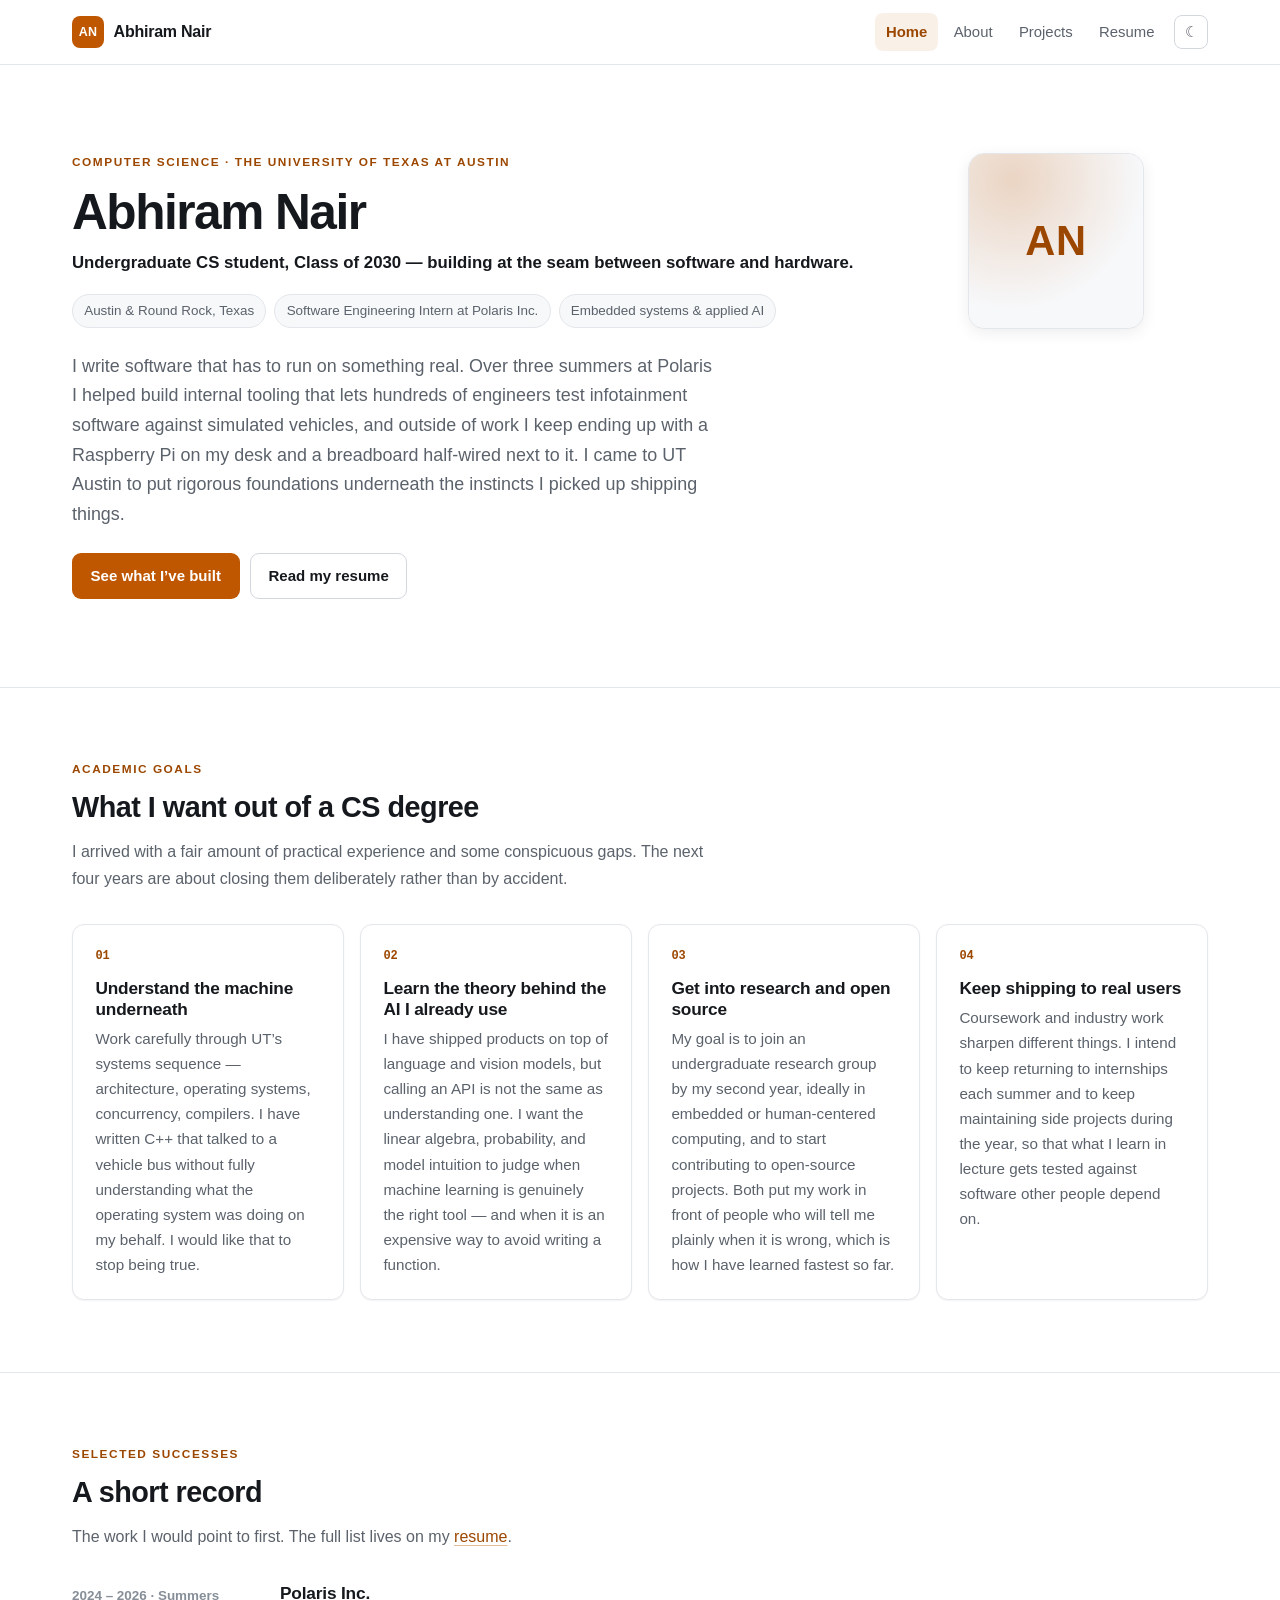
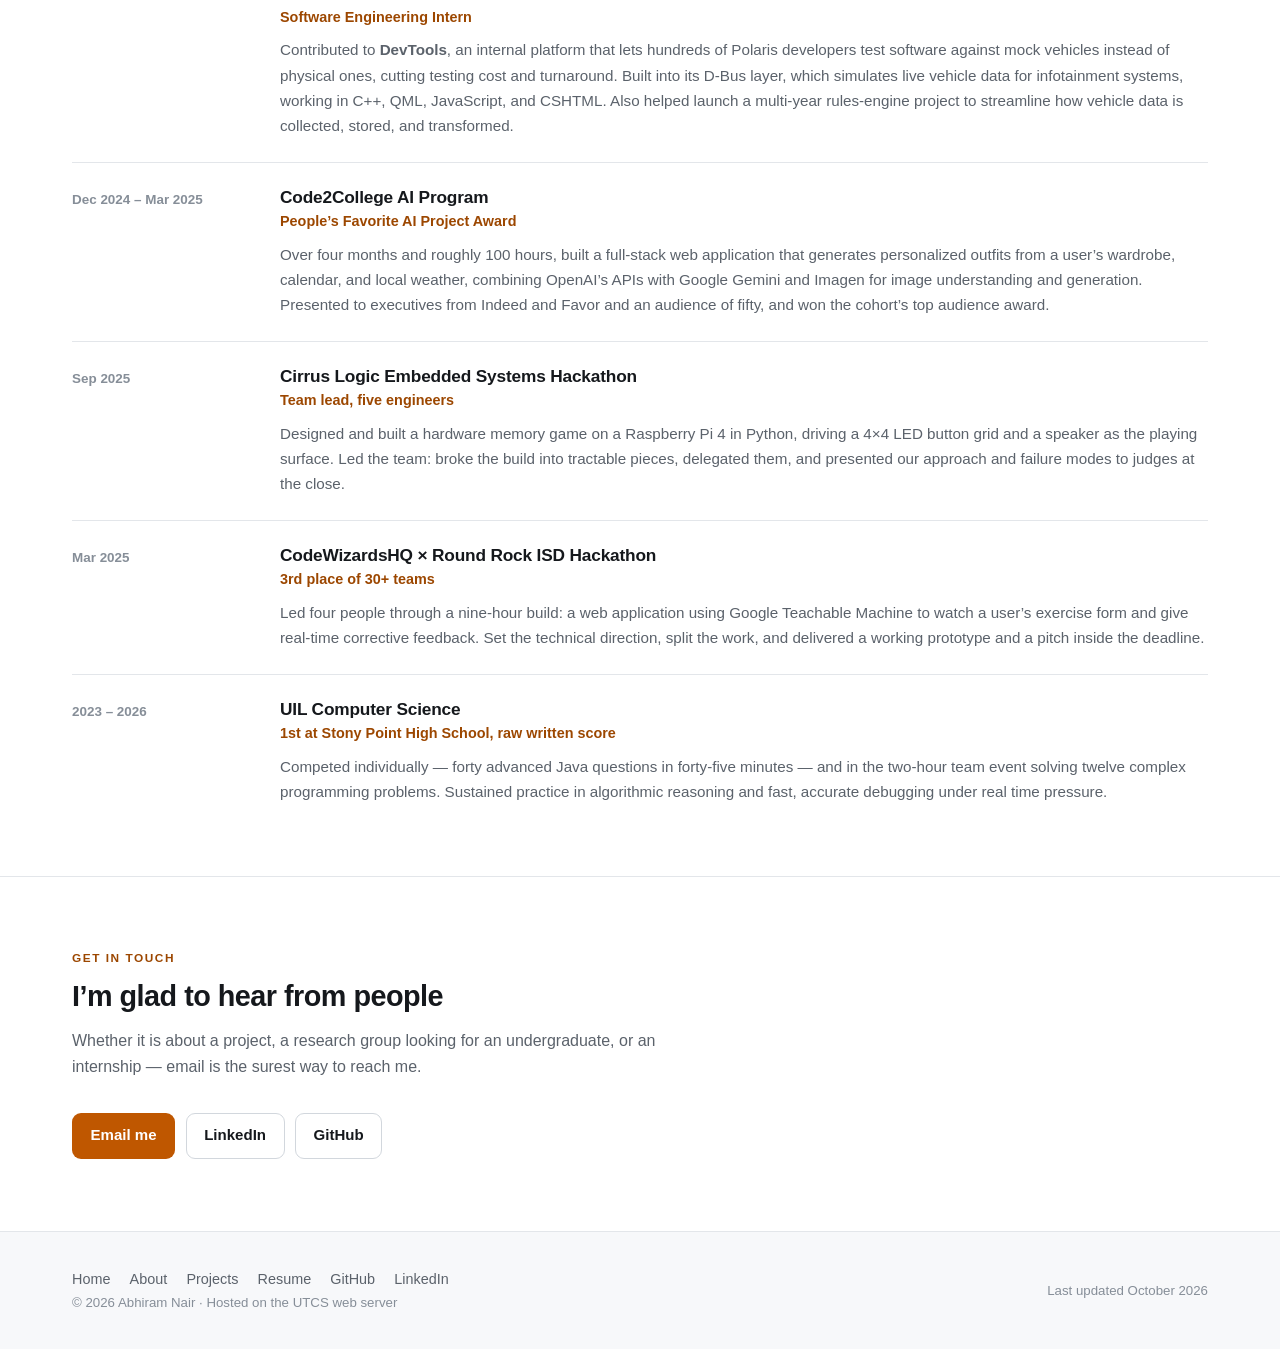
==== site/index.html @ 7c1eec52 "Add personal website for UTCS hosting Four-page static site to be served from /u/abhiram/public_html" ====
<!DOCTYPE html>
<html lang="en" >
<head>
<meta charset="utf-8">
<meta name="viewport" content="width=device-width, initial-scale=1">
<title>Abhiram Nair &mdash; Computer Science at UT Austin</title>
<meta name="description" content="Abhiram Nair is a Computer Science student at The University of Texas at Austin, Class of 2030, with experience in embedded systems, software engineering, and applied AI.">
<meta name="author" content="Abhiram Nair">
<link rel="stylesheet" href="style.css">
<link rel="icon" href="data:image/svg+xml,<svg xmlns='http://www.w3.org/2000/svg' viewBox='0 0 32 32'><rect width='32' height='32' rx='7' fill='%23bf5700'/><text x='16' y='22' font-family='Helvetica,Arial,sans-serif' font-size='15' font-weight='bold' fill='white' text-anchor='middle'>AN</text></svg>">
</head>
<body>
<a class="skip-link" href="#main">Skip to main content</a>

<header class="site-header">
  <div class="wrap">
    <a class="brand" href="index.html">
      <span class="brand-mark" aria-hidden="true">AN</span>
      <span>Abhiram Nair</span>
    </a>
    <nav class="nav" aria-label="Primary">
      <a href="index.html" aria-current="page">Home</a>
      <a href="about.html">About</a>
      <a href="projects.html">Projects</a>
      <a href="resume.html">Resume</a>
      <button class="theme-toggle" type="button" hidden aria-label="Switch theme"></button>
    </nav>
  </div>
</header>

<main id="main">

  <section class="hero">
    <div class="wrap">
      <div class="hero-grid">
        <div>
          <span class="eyebrow">Computer Science &middot; The University of Texas at Austin</span>
          <h1>Abhiram Nair</h1>
          <p class="hero-sub">Undergraduate CS student, Class of 2030 &mdash; building at the seam between software and hardware.</p>
          <ul class="facts">
            <li>Austin &amp; Round Rock, Texas</li>
            <li>Software Engineering Intern at Polaris Inc.</li>
            <li>Embedded systems &amp; applied AI</li>
          </ul>
          <p class="lead">
            I write software that has to run on something real. Over three summers at Polaris
            I helped build internal tooling that lets hundreds of engineers test infotainment
            software against simulated vehicles, and outside of work I keep ending up with a
            Raspberry Pi on my desk and a breadboard half-wired next to it. I came to UT Austin
            to put rigorous foundations underneath the instincts I picked up shipping things.
          </p>
          <div class="actions">
            <a class="btn btn-primary" href="projects.html">See what I&rsquo;ve built</a>
            <a class="btn btn-ghost" href="resume.html">Read my resume</a>
          </div>
        </div>

        <!-- Portrait slot. To add a photo, drop portrait.jpg in this directory and
             replace the div below with:
             <img class="portrait" src="portrait.jpg" alt="Portrait of Abhiram Nair" width="176" height="176"> -->
        <div class="portrait-frame">
          <div class="portrait-fallback" aria-hidden="true">AN</div>
        </div>
      </div>
    </div>
  </section>

  <section id="goals">
    <div class="wrap">
      <div class="section-head">
        <span class="eyebrow">Academic goals</span>
        <h2>What I want out of a CS degree</h2>
        <p>
          I arrived with a fair amount of practical experience and some conspicuous gaps.
          The next four years are about closing them deliberately rather than by accident.
        </p>
      </div>
      <div class="grid">
        <article class="card">
          <span class="card-num">01</span>
          <h3>Understand the machine underneath</h3>
          <p>
            Work carefully through UT&rsquo;s systems sequence &mdash; architecture, operating
            systems, concurrency, compilers. I have written C++ that talked to a vehicle bus
            without fully understanding what the operating system was doing on my behalf.
            I would like that to stop being true.
          </p>
        </article>
        <article class="card">
          <span class="card-num">02</span>
          <h3>Learn the theory behind the AI I already use</h3>
          <p>
            I have shipped products on top of language and vision models, but calling an API
            is not the same as understanding one. I want the linear algebra, probability, and
            model intuition to judge when machine learning is genuinely the right tool &mdash;
            and when it is an expensive way to avoid writing a function.
          </p>
        </article>
        <article class="card">
          <span class="card-num">03</span>
          <h3>Get into research and open source</h3>
          <p>
            My goal is to join an undergraduate research group by my second year, ideally in
            embedded or human-centered computing, and to start contributing to open-source
            projects. Both put my work in front of people who will tell me plainly when it
            is wrong, which is how I have learned fastest so far.
          </p>
        </article>
        <article class="card">
          <span class="card-num">04</span>
          <h3>Keep shipping to real users</h3>
          <p>
            Coursework and industry work sharpen different things. I intend to keep returning
            to internships each summer and to keep maintaining side projects during the year,
            so that what I learn in lecture gets tested against software other people depend on.
          </p>
        </article>
      </div>
    </div>
  </section>

  <section id="highlights">
    <div class="wrap">
      <div class="section-head">
        <span class="eyebrow">Selected successes</span>
        <h2>A short record</h2>
        <p>The work I would point to first. The full list lives on my <a href="resume.html">resume</a>.</p>
      </div>

      <div class="entries">
        <article class="entry">
          <div class="entry-when">2024 &ndash; 2026 &middot; Summers</div>
          <div class="entry-body">
            <h3>Polaris Inc.</h3>
            <span class="entry-role">Software Engineering Intern</span>
            <p>
              Contributed to <strong>DevTools</strong>, an internal platform that lets hundreds of
              Polaris developers test software against mock vehicles instead of physical ones,
              cutting testing cost and turnaround. Built into its D-Bus layer, which simulates
              live vehicle data for infotainment systems, working in C++, QML, JavaScript, and
              CSHTML. Also helped launch a multi-year rules-engine project to streamline how
              vehicle data is collected, stored, and transformed.
            </p>
          </div>
        </article>

        <article class="entry">
          <div class="entry-when">Dec 2024 &ndash; Mar 2025</div>
          <div class="entry-body">
            <h3>Code2College AI Program</h3>
            <span class="entry-role">People&rsquo;s Favorite AI Project Award</span>
            <p>
              Over four months and roughly 100 hours, built a full-stack web application that
              generates personalized outfits from a user&rsquo;s wardrobe, calendar, and local
              weather, combining OpenAI&rsquo;s APIs with Google Gemini and Imagen for image
              understanding and generation. Presented to executives from Indeed and Favor and
              an audience of fifty, and won the cohort&rsquo;s top audience award.
            </p>
          </div>
        </article>

        <article class="entry">
          <div class="entry-when">Sep 2025</div>
          <div class="entry-body">
            <h3>Cirrus Logic Embedded Systems Hackathon</h3>
            <span class="entry-role">Team lead, five engineers</span>
            <p>
              Designed and built a hardware memory game on a Raspberry Pi 4 in Python, driving a
              4&times;4 LED button grid and a speaker as the playing surface. Led the team: broke
              the build into tractable pieces, delegated them, and presented our approach and
              failure modes to judges at the close.
            </p>
          </div>
        </article>

        <article class="entry">
          <div class="entry-when">Mar 2025</div>
          <div class="entry-body">
            <h3>CodeWizardsHQ &times; Round Rock ISD Hackathon</h3>
            <span class="entry-role">3rd place of 30+ teams</span>
            <p>
              Led four people through a nine-hour build: a web application using Google Teachable
              Machine to watch a user&rsquo;s exercise form and give real-time corrective feedback.
              Set the technical direction, split the work, and delivered a working prototype and
              a pitch inside the deadline.
            </p>
          </div>
        </article>

        <article class="entry">
          <div class="entry-when">2023 &ndash; 2026</div>
          <div class="entry-body">
            <h3>UIL Computer Science</h3>
            <span class="entry-role">1st at Stony Point High School, raw written score</span>
            <p>
              Competed individually &mdash; forty advanced Java questions in forty-five minutes &mdash;
              and in the two-hour team event solving twelve complex programming problems.
              Sustained practice in algorithmic reasoning and fast, accurate debugging under
              real time pressure.
            </p>
          </div>
        </article>
      </div>
    </div>
  </section>

  <section id="contact">
    <div class="wrap">
      <div class="section-head">
        <span class="eyebrow">Get in touch</span>
        <h2>I&rsquo;m glad to hear from people</h2>
        <p>
          Whether it is about a project, a research group looking for an undergraduate, or an
          internship &mdash; email is the surest way to reach me.
        </p>
      </div>
      <div class="actions">
        <span class="email-slot" data-email-user="nairabhiram48" data-email-domain="gmail.com" data-email-label="Email me" data-email-class="btn btn-primary">nairabhiram48 [at] gmail [dot] com</span>
        <a class="btn btn-ghost" href="https://www.linkedin.com/in/abhiram-nair-656b05310/" rel="me noopener">LinkedIn</a>
        <a class="btn btn-ghost" href="https://github.com/AbhiramNair48" rel="me noopener">GitHub</a>
      </div>
    </div>
  </section>

</main>

<footer class="site-footer">
  <div class="wrap">
    <div>
      <div class="footer-links">
        <a href="index.html">Home</a>
        <a href="about.html">About</a>
        <a href="projects.html">Projects</a>
        <a href="resume.html">Resume</a>
        <a href="https://github.com/AbhiramNair48" rel="me noopener">GitHub</a>
        <a href="https://www.linkedin.com/in/abhiram-nair-656b05310/" rel="me noopener">LinkedIn</a>
      </div>
      <p class="footer-note">&copy; 2026 Abhiram Nair &middot; Hosted on the UTCS web server</p>
    </div>
    <p class="footer-note">Last updated October 2026</p>
  </div>
</footer>

<script src="main.js"></script>
</body>
</html>
---- site/style.css ----
/* ==========================================================================
   Abhiram Nair - personal site
   Single shared stylesheet. No external dependencies, no web fonts:
   everything is served from public_html so the page works on a cold cache.
   ========================================================================== */

/* --- Design tokens ------------------------------------------------------ */
:root {
  --bg:          #ffffff;
  --surface:     #f7f8fa;
  --surface-2:   #ffffff;
  --text:        #15181c;
  --muted:       #5b626b;
  --faint:       #868e98;
  --accent:      #bf5700;          /* UT Austin burnt orange */
  --accent-text: #9c4700;
  --accent-soft: rgba(191, 87, 0, 0.09);
  --border:      #e3e6ea;
  --border-firm: #d2d7dd;
  --shadow-sm:   0 1px 2px rgba(16, 20, 26, 0.05);
  --shadow-md:   0 4px 16px rgba(16, 20, 26, 0.07);

  --maxw:   74rem;
  --readw:  40rem;
  --radius: 12px;
  --gutter: 1.5rem;

  --sans: -apple-system, BlinkMacSystemFont, "Segoe UI", Roboto, "Helvetica Neue",
          Arial, "Noto Sans", sans-serif;
  --mono: ui-monospace, SFMono-Regular, "SF Mono", Menlo, Consolas,
          "Liberation Mono", monospace;
}

/* Dark theme: follow the OS unless the visitor has picked a theme by hand. */
@media (prefers-color-scheme: dark) {
  :root:not([data-theme="light"]) {
    --bg:          #0e1013;
    --surface:     #15181d;
    --surface-2:   #181c22;
    --text:        #e8eaed;
    --muted:       #9aa2ac;
    --faint:       #79828d;
    --accent:      #ff8a3d;
    --accent-text: #ff9a56;
    --accent-soft: rgba(255, 138, 61, 0.12);
    --border:      #262b32;
    --border-firm: #343a43;
    --shadow-sm:   0 1px 2px rgba(0, 0, 0, 0.4);
    --shadow-md:   0 4px 16px rgba(0, 0, 0, 0.45);
  }
}

:root[data-theme="dark"] {
  --bg:          #0e1013;
  --surface:     #15181d;
  --surface-2:   #181c22;
  --text:        #e8eaed;
  --muted:       #9aa2ac;
  --faint:       #79828d;
  --accent:      #ff8a3d;
  --accent-text: #ff9a56;
  --accent-soft: rgba(255, 138, 61, 0.12);
  --border:      #262b32;
  --border-firm: #343a43;
  --shadow-sm:   0 1px 2px rgba(0, 0, 0, 0.4);
  --shadow-md:   0 4px 16px rgba(0, 0, 0, 0.45);
}

/* --- Base --------------------------------------------------------------- */
*, *::before, *::after { box-sizing: border-box; }

html {
  scroll-behavior: smooth;
  -webkit-text-size-adjust: 100%;
}

@media (prefers-reduced-motion: reduce) {
  html { scroll-behavior: auto; }
  *, *::before, *::after {
    animation-duration: 0.001ms !important;
    transition-duration: 0.001ms !important;
  }
}

body {
  margin: 0;
  background: var(--bg);
  color: var(--text);
  font-family: var(--sans);
  font-size: 1rem;
  line-height: 1.65;
  -webkit-font-smoothing: antialiased;
}

h1, h2, h3, h4 {
  margin: 0 0 0.5em;
  line-height: 1.2;
  font-weight: 650;
  letter-spacing: -0.018em;
}

h1 { font-size: clamp(2.1rem, 6vw, 3.1rem); letter-spacing: -0.03em; }
h2 { font-size: clamp(1.45rem, 3.4vw, 1.8rem); }
h3 { font-size: 1.08rem; letter-spacing: -0.01em; }

p { margin: 0 0 1rem; }
p:last-child { margin-bottom: 0; }

a {
  color: var(--accent-text);
  text-decoration-color: color-mix(in srgb, var(--accent) 40%, transparent);
  text-underline-offset: 3px;
}
a:hover { text-decoration-color: var(--accent); }

:focus-visible {
  outline: 2px solid var(--accent);
  outline-offset: 2px;
  border-radius: 3px;
}

ul { margin: 0 0 1rem; padding-left: 1.15rem; }
li { margin-bottom: 0.35rem; }
li:last-child { margin-bottom: 0; }

hr {
  border: 0;
  border-top: 1px solid var(--border);
  margin: 2.5rem 0;
}

/* --- Layout helpers ----------------------------------------------------- */
.wrap {
  width: 100%;
  max-width: var(--maxw);
  margin-inline: auto;
  padding-inline: var(--gutter);
}

.skip-link {
  position: absolute;
  left: -9999px;
  top: 0;
  z-index: 100;
  background: var(--accent);
  color: #fff;
  padding: 0.6rem 1rem;
  border-radius: 0 0 var(--radius) 0;
  font-weight: 600;
}
.skip-link:focus { left: 0; }

section { padding-block: clamp(2.75rem, 7vw, 4.5rem); }
section + section { border-top: 1px solid var(--border); }

.section-head { margin-bottom: 2rem; max-width: var(--readw); }
.section-head p { color: var(--muted); margin-bottom: 0; }

.eyebrow {
  display: block;
  font-size: 0.74rem;
  font-weight: 700;
  letter-spacing: 0.13em;
  text-transform: uppercase;
  color: var(--accent-text);
  margin-bottom: 0.65rem;
}

.lead {
  font-size: 1.12rem;
  color: var(--muted);
  max-width: var(--readw);
}

.prose { max-width: var(--readw); }
.prose p { color: var(--muted); }
.prose strong { color: var(--text); font-weight: 620; }

/* --- Header / navigation ------------------------------------------------ */
.site-header {
  position: sticky;
  top: 0;
  z-index: 50;
  background: color-mix(in srgb, var(--bg) 88%, transparent);
  backdrop-filter: saturate(180%) blur(12px);
  -webkit-backdrop-filter: saturate(180%) blur(12px);
  border-bottom: 1px solid var(--border);
}

.site-header .wrap {
  display: flex;
  align-items: center;
  justify-content: space-between;
  gap: 1rem;
  min-height: 4rem;
  flex-wrap: wrap;
}

.brand {
  display: inline-flex;
  align-items: center;
  gap: 0.6rem;
  font-weight: 680;
  color: var(--text);
  text-decoration: none;
  letter-spacing: -0.015em;
}

.brand-mark {
  display: grid;
  place-items: center;
  width: 2rem;
  height: 2rem;
  flex: none;
  border-radius: 8px;
  background: var(--accent);
  color: #fff;
  font-size: 0.78rem;
  font-weight: 700;
  letter-spacing: 0.02em;
}

.nav {
  display: flex;
  align-items: center;
  gap: 0.25rem;
  flex-wrap: wrap;
}

.nav a {
  display: inline-block;
  padding: 0.4rem 0.7rem;
  border-radius: 8px;
  color: var(--muted);
  font-size: 0.93rem;
  font-weight: 540;
  text-decoration: none;
}
.nav a:hover { color: var(--text); background: var(--surface); }
.nav a[aria-current="page"] {
  color: var(--accent-text);
  background: var(--accent-soft);
  font-weight: 620;
}

.theme-toggle {
  display: grid;
  place-items: center;
  width: 2.1rem;
  height: 2.1rem;
  margin-left: 0.3rem;
  padding: 0;
  border: 1px solid var(--border-firm);
  border-radius: 8px;
  background: transparent;
  color: var(--muted);
  cursor: pointer;
  font-size: 0.95rem;
  line-height: 1;
}
.theme-toggle:hover { color: var(--text); background: var(--surface); }

/* `display: grid` above would otherwise beat the UA rule for [hidden], leaving a
   dead empty button for visitors with JavaScript disabled. */
.theme-toggle[hidden] { display: none; }

/* --- Hero --------------------------------------------------------------- */
.hero {
  padding-block: clamp(3rem, 9vw, 5.5rem);
  border-top: 0;
}

.hero-grid {
  display: grid;
  grid-template-columns: minmax(0, 1fr);
  gap: 2.5rem;
  align-items: start;
}

@media (min-width: 56rem) {
  .hero-grid { grid-template-columns: minmax(0, 1fr) 15rem; gap: 3.5rem; }
}

.hero h1 { margin-bottom: 0.4rem; }

.hero-sub {
  font-size: 1.05rem;
  font-weight: 560;
  color: var(--text);
  margin-bottom: 1.1rem;
}

/* Portrait slot. Swap .portrait-fallback for <img class="portrait"> later. */
.portrait-frame {
  width: 11rem;
  height: 11rem;
  border-radius: 16px;
  overflow: hidden;
  border: 1px solid var(--border);
  box-shadow: var(--shadow-md);
  background: var(--surface);
}

.portrait { width: 100%; height: 100%; object-fit: cover; display: block; }

.portrait-fallback {
  width: 100%;
  height: 100%;
  display: grid;
  place-items: center;
  background:
    radial-gradient(120% 120% at 25% 15%,
      color-mix(in srgb, var(--accent) 22%, transparent) 0%,
      transparent 62%),
    var(--surface);
  color: var(--accent-text);
  font-size: 2.6rem;
  font-weight: 700;
  letter-spacing: 0.02em;
}

.facts {
  display: flex;
  flex-wrap: wrap;
  gap: 0.4rem 0.5rem;
  margin: 0 0 1.5rem;
  padding: 0;
  list-style: none;
}

.facts li {
  margin: 0;
  padding: 0.3rem 0.7rem;
  border: 1px solid var(--border);
  border-radius: 999px;
  background: var(--surface);
  color: var(--muted);
  font-size: 0.84rem;
  font-weight: 540;
}

/* --- Buttons ------------------------------------------------------------ */
.actions { display: flex; flex-wrap: wrap; gap: 0.65rem; margin-top: 1.5rem; }

.btn {
  display: inline-flex;
  align-items: center;
  gap: 0.45rem;
  padding: 0.6rem 1.1rem;
  border: 1px solid transparent;
  border-radius: 9px;
  font-size: 0.94rem;
  font-weight: 600;
  text-decoration: none;
  cursor: pointer;
  transition: transform 0.12s ease, background 0.12s ease, border-color 0.12s ease;
}
.btn:hover { transform: translateY(-1px); }

.btn-primary { background: var(--accent); color: #fff; }
.btn-primary:hover { background: color-mix(in srgb, var(--accent) 88%, #000); }

/* The generated email link must not pick up the global anchor colour. */
.btn a, .btn a:hover { color: inherit; text-decoration: none; }

/* Email slot before JavaScript upgrades it to a button. */
.email-slot:not(.btn) {
  align-self: center;
  color: var(--muted);
  font-size: 0.94rem;
}

.btn-ghost {
  background: transparent;
  color: var(--text);
  border-color: var(--border-firm);
}
.btn-ghost:hover { background: var(--surface); border-color: var(--accent); }

/* --- Cards -------------------------------------------------------------- */
.grid {
  display: grid;
  gap: 1rem;
  grid-template-columns: repeat(auto-fit, minmax(min(100%, 17rem), 1fr));
}

.card {
  padding: 1.4rem;
  border: 1px solid var(--border);
  border-radius: var(--radius);
  background: var(--surface-2);
  box-shadow: var(--shadow-sm);
}

.card h3 { margin-bottom: 0.4rem; }
.card p { color: var(--muted); font-size: 0.95rem; margin-bottom: 0; }

.card-num {
  display: block;
  font-family: var(--mono);
  font-size: 0.75rem;
  font-weight: 600;
  color: var(--accent-text);
  margin-bottom: 0.7rem;
}

/* --- Entry list (experience, awards, education) ------------------------- */
.entries { display: grid; gap: 1.5rem; }

.entry {
  display: grid;
  gap: 0.2rem 2rem;
  grid-template-columns: minmax(0, 1fr);
  padding-bottom: 1.5rem;
  border-bottom: 1px solid var(--border);
}
.entry:last-child { padding-bottom: 0; border-bottom: 0; }

@media (min-width: 46rem) {
  .entry { grid-template-columns: 11rem minmax(0, 1fr); }
  .entry-when { text-align: left; padding-top: 0.15rem; }
}

.entry-when {
  color: var(--faint);
  font-size: 0.84rem;
  font-weight: 560;
  font-variant-numeric: tabular-nums;
}

.entry-body h3 { margin-bottom: 0.15rem; }

.entry-role {
  display: block;
  color: var(--accent-text);
  font-size: 0.9rem;
  font-weight: 600;
  margin-bottom: 0.5rem;
}

.entry-body p, .entry-body li { color: var(--muted); font-size: 0.95rem; }

/* --- Project cards ------------------------------------------------------ */
.projects { display: grid; gap: 1.25rem; }

@media (min-width: 52rem) {
  .projects { grid-template-columns: repeat(2, minmax(0, 1fr)); }
}

.project {
  display: flex;
  flex-direction: column;
  padding: 1.6rem;
  border: 1px solid var(--border);
  border-radius: var(--radius);
  background: var(--surface-2);
  box-shadow: var(--shadow-sm);
  transition: border-color 0.15s ease, box-shadow 0.15s ease;
}
.project:hover { border-color: var(--border-firm); box-shadow: var(--shadow-md); }

.project-head {
  display: flex;
  align-items: baseline;
  justify-content: space-between;
  gap: 1rem;
  margin-bottom: 0.1rem;
}

.project-when {
  flex: none;
  color: var(--faint);
  font-size: 0.8rem;
  font-weight: 560;
  font-variant-numeric: tabular-nums;
}

.project h3 { margin-bottom: 0; }

.project-role {
  display: block;
  color: var(--accent-text);
  font-size: 0.86rem;
  font-weight: 600;
  margin: 0.3rem 0 0.7rem;
}

.project p { color: var(--muted); font-size: 0.95rem; flex-grow: 1; }

.tags {
  display: flex;
  flex-wrap: wrap;
  gap: 0.35rem;
  margin: 1rem 0 0;
  padding: 0;
  list-style: none;
}

.tags li {
  margin: 0;
  padding: 0.18rem 0.55rem;
  border: 1px solid var(--border);
  border-radius: 6px;
  background: var(--surface);
  color: var(--muted);
  font-family: var(--mono);
  font-size: 0.74rem;
}

.badge {
  display: inline-block;
  margin-top: 0.9rem;
  padding: 0.22rem 0.6rem;
  border-radius: 6px;
  background: var(--accent-soft);
  color: var(--accent-text);
  font-size: 0.8rem;
  font-weight: 620;
  align-self: flex-start;
}

/* --- Skills ------------------------------------------------------------- */
.skills { display: grid; gap: 1.25rem; }

@media (min-width: 44rem) {
  .skills { grid-template-columns: repeat(auto-fit, minmax(min(100%, 15rem), 1fr)); }
}

.skill-group h3 {
  font-size: 0.78rem;
  font-weight: 700;
  letter-spacing: 0.1em;
  text-transform: uppercase;
  color: var(--faint);
  margin-bottom: 0.7rem;
}

.chips { display: flex; flex-wrap: wrap; gap: 0.35rem; margin: 0; padding: 0; list-style: none; }

.chips li {
  margin: 0;
  padding: 0.25rem 0.6rem;
  border: 1px solid var(--border);
  border-radius: 7px;
  background: var(--surface);
  font-size: 0.85rem;
  color: var(--muted);
}

/* --- Footer ------------------------------------------------------------- */
.site-footer {
  border-top: 1px solid var(--border);
  background: var(--surface);
  padding-block: 2.25rem;
  color: var(--muted);
  font-size: 0.9rem;
}

.site-footer .wrap {
  display: flex;
  flex-wrap: wrap;
  gap: 1rem 2rem;
  align-items: center;
  justify-content: space-between;
}

.footer-links { display: flex; flex-wrap: wrap; gap: 0.25rem 1.2rem; }
.footer-links a { color: var(--muted); text-decoration: none; }
.footer-links a:hover { color: var(--accent-text); text-decoration: underline; }

.footer-note { color: var(--faint); font-size: 0.83rem; margin: 0; }
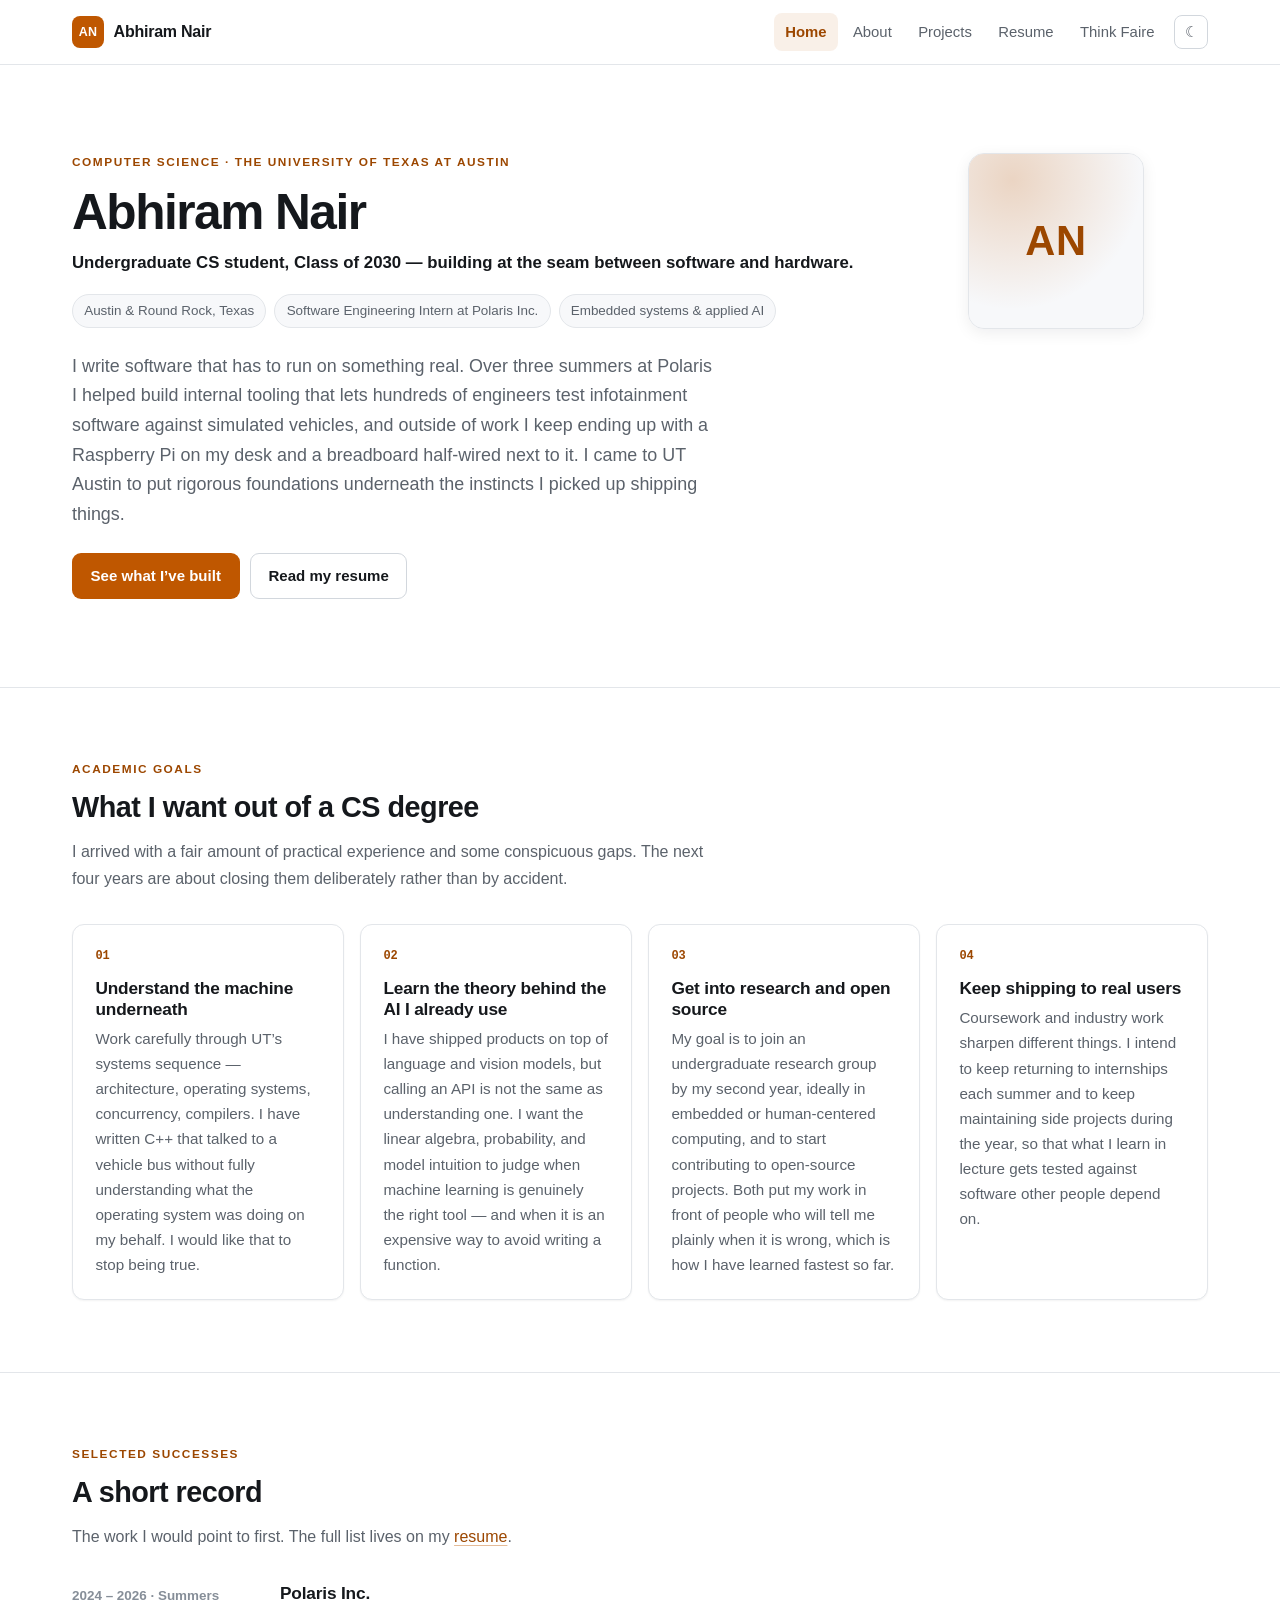
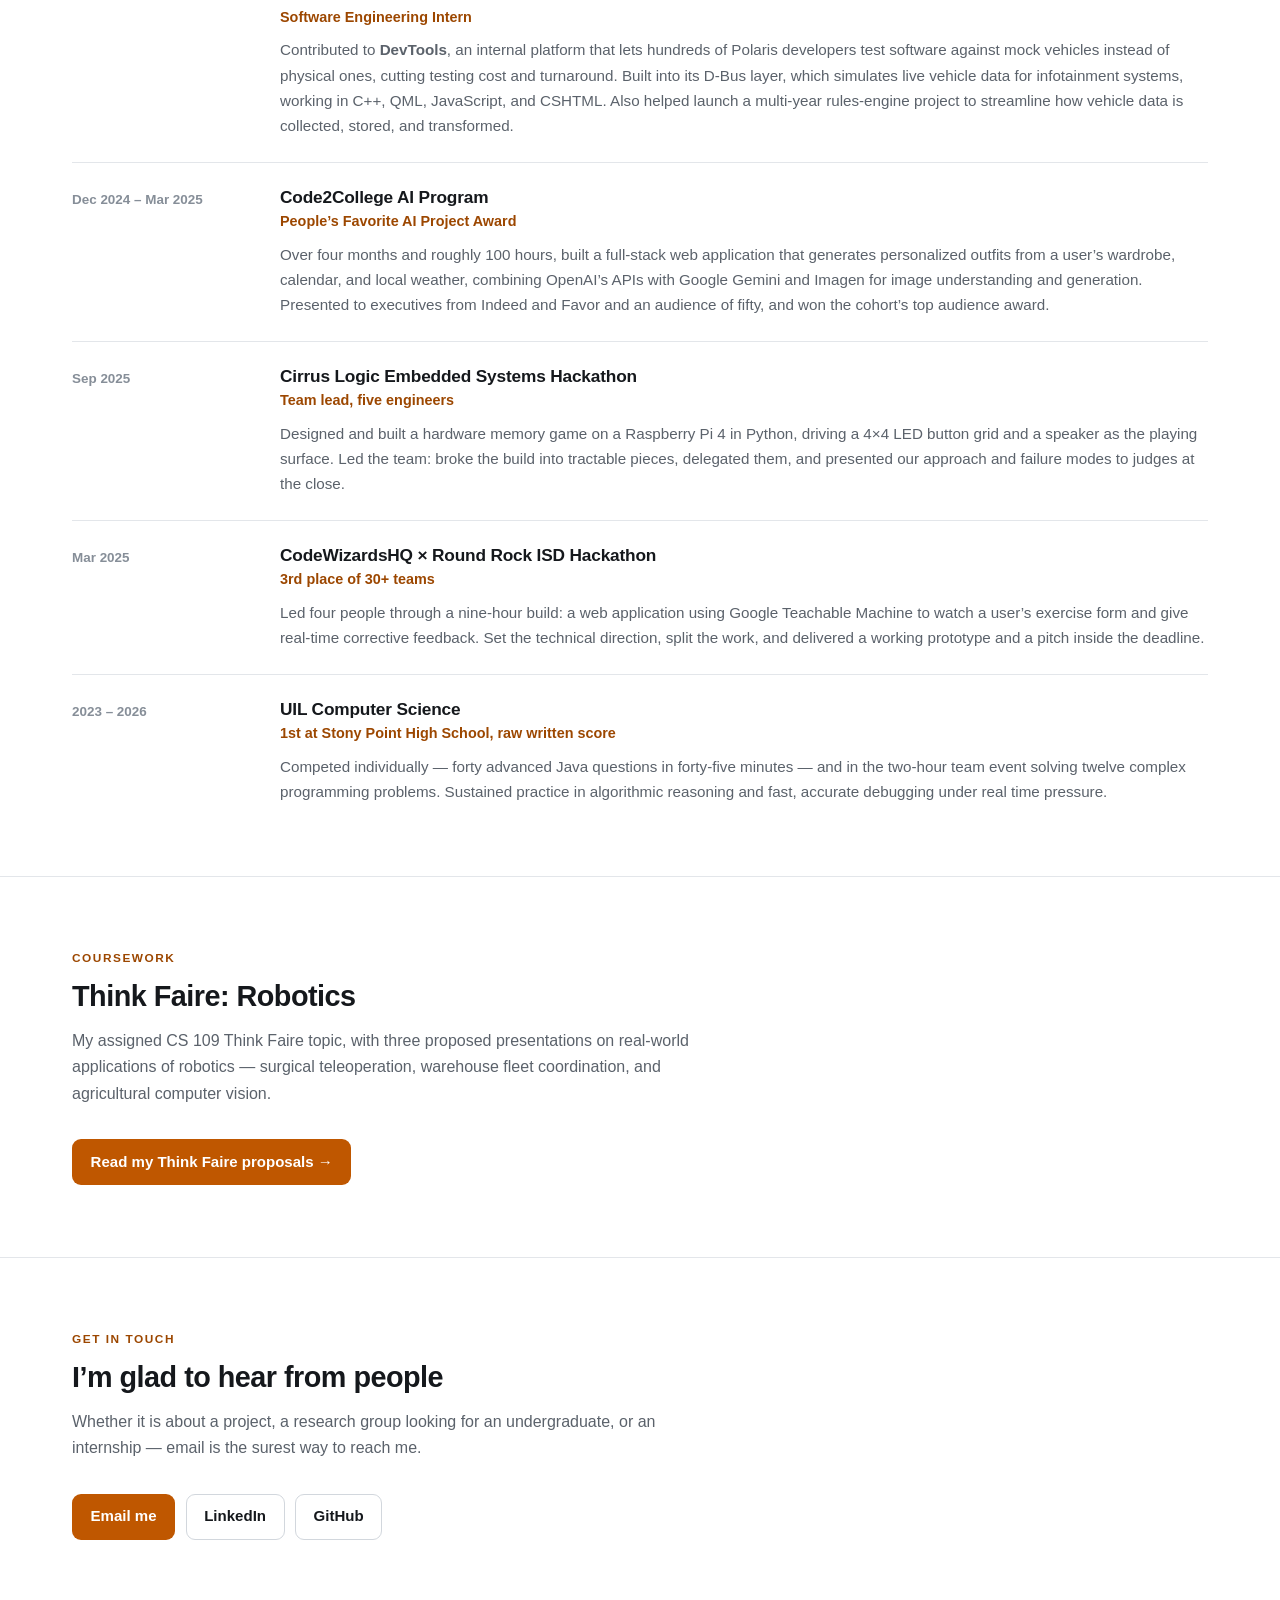
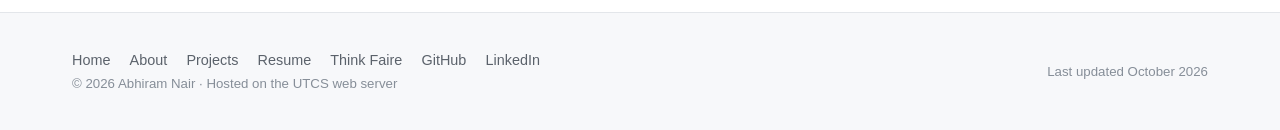
==== commit 52b78b77: "Add Think Faire page in a thinklab/ subdirectory Website Part II: a second page served from its own " ====
--- a/site/index.html
+++ b/site/index.html
@@ -23,6 +23,7 @@
       <a href="about.html">About</a>
       <a href="projects.html">Projects</a>
       <a href="resume.html">Resume</a>
+      <a href="thinklab/">Think Faire</a>
       <button class="theme-toggle" type="button" hidden aria-label="Switch theme"></button>
     </nav>
   </div>
@@ -204,6 +205,23 @@
     </div>
   </section>
 
+  <section id="thinkfaire">
+    <div class="wrap">
+      <div class="section-head">
+        <span class="eyebrow">Coursework</span>
+        <h2>Think Faire: Robotics</h2>
+        <p>
+          My assigned CS&nbsp;109 Think Faire topic, with three proposed presentations on
+          real-world applications of robotics &mdash; surgical teleoperation, warehouse
+          fleet coordination, and agricultural computer vision.
+        </p>
+      </div>
+      <div class="actions">
+        <a class="btn btn-primary" href="thinklab/">Read my Think Faire proposals &rarr;</a>
+      </div>
+    </div>
+  </section>
+
   <section id="contact">
     <div class="wrap">
       <div class="section-head">
@@ -232,6 +250,7 @@
         <a href="about.html">About</a>
         <a href="projects.html">Projects</a>
         <a href="resume.html">Resume</a>
+        <a href="thinklab/">Think Faire</a>
         <a href="https://github.com/AbhiramNair48" rel="me noopener">GitHub</a>
         <a href="https://www.linkedin.com/in/abhiram-nair-656b05310/" rel="me noopener">LinkedIn</a>
       </div>
--- a/site/style.css
+++ b/site/style.css
@@ -519,6 +519,20 @@
   align-self: flex-start;
 }
 
+/* --- Callout ------------------------------------------------------------ */
+.callout {
+  max-width: var(--readw);
+  padding: 1.1rem 1.3rem;
+  border: 1px solid var(--border);
+  border-left: 3px solid var(--accent);
+  border-radius: 0 var(--radius) var(--radius) 0;
+  background: var(--surface);
+  color: var(--muted);
+  font-size: 0.95rem;
+}
+.callout strong { color: var(--text); font-weight: 620; }
+.callout :last-child { margin-bottom: 0; }
+
 /* --- Skills ------------------------------------------------------------- */
 .skills { display: grid; gap: 1.25rem; }
 
